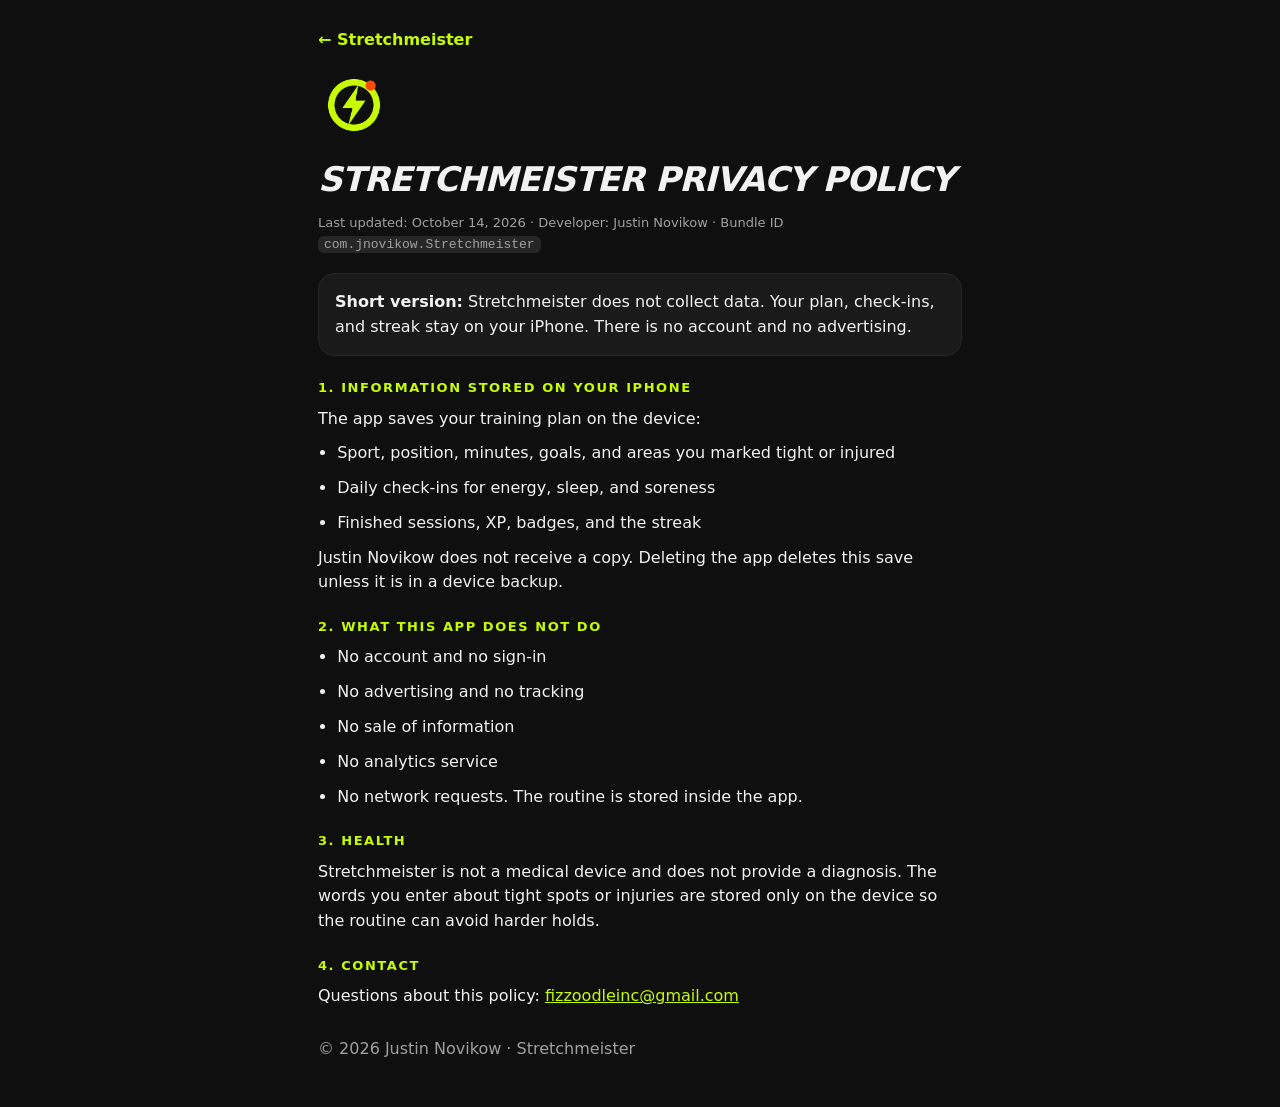
==== privacy.html @ 9f65bc1d "Publish Stretchmeister support and privacy pages." ====
<!DOCTYPE html>
<html lang="en">
<head>
  <meta charset="UTF-8" />
  <meta name="viewport" content="width=device-width, initial-scale=1, viewport-fit=cover" />
  <meta name="theme-color" content="#0f0f0f" />
  <title>Stretchmeister — Privacy Policy</title>
  <meta name="description" content="Stretchmeister privacy policy for com.jnovikow.Stretchmeister." />
  <link rel="icon" href="icon.png" type="image/png" />
  <link rel="stylesheet" href="styles.css" />
</head>
<body>
  <a class="back" href="index.html">← Stretchmeister</a>
  <img class="logo logo-sm" src="icon.png" width="72" height="72" alt="" />
  <h1>Stretchmeister Privacy Policy</h1>
  <p class="meta">Last updated: October 14, 2026 · Developer: Justin Novikow · Bundle ID <code>com.jnovikow.Stretchmeister</code></p>

  <div class="card">
    <p style="margin:0"><strong>Short version:</strong> Stretchmeister does not collect data. Your plan, check-ins, and streak stay on your iPhone. There is no account and no advertising.</p>
  </div>

  <h2>1. Information stored on your iPhone</h2>
  <p>The app saves your training plan on the device:</p>
  <ul>
    <li>Sport, position, minutes, goals, and areas you marked tight or injured</li>
    <li>Daily check-ins for energy, sleep, and soreness</li>
    <li>Finished sessions, XP, badges, and the streak</li>
  </ul>
  <p>Justin Novikow does not receive a copy. Deleting the app deletes this save unless it is in a device backup.</p>

  <h2>2. What this app does not do</h2>
  <ul>
    <li>No account and no sign-in</li>
    <li>No advertising and no tracking</li>
    <li>No sale of information</li>
    <li>No analytics service</li>
    <li>No network requests. The routine is stored inside the app.</li>
  </ul>

  <h2>3. Health</h2>
  <p>Stretchmeister is not a medical device and does not provide a diagnosis. The words you enter about tight spots or injuries are stored only on the device so the routine can avoid harder holds.</p>

  <h2>4. Contact</h2>
  <p>Questions about this policy: <a href="mailto:fizzoodleinc@gmail.com?subject=Stretchmeister%20Privacy">fizzoodleinc@gmail.com</a></p>
  <footer class="foot"><p>© 2026 Justin Novikow · Stretchmeister</p></footer>
</body>
</html>
---- styles.css ----
:root {
  --bg: #0f0f0f;
  --fg: #f2f2f2;
  --muted: #a0a0a0;
  --accent: #c8fc00;
  --card: #1a1a1a;
  --border: #262626;
}

* { box-sizing: border-box; margin: 0; padding: 0; }

body {
  font-family: "SF Pro Display", "Segoe UI", system-ui, -apple-system, sans-serif;
  background: var(--bg);
  color: var(--fg);
  line-height: 1.55;
  padding: 28px 18px calc(36px + env(safe-area-inset-bottom));
  max-width: 680px;
  margin: 0 auto;
}

.hero { text-align: center; margin-bottom: 22px; }
.logo { width: 120px; height: 120px; border-radius: 28px; margin-bottom: 12px; }
.logo-sm { width: 72px; height: 72px; border-radius: 18px; display: block; margin: 8px 0 12px; }
.eyebrow { letter-spacing: 0.14em; text-transform: uppercase; color: var(--accent); font-size: 12px; font-weight: 800; }
h1 { font-size: 34px; letter-spacing: -0.03em; margin: 4px 0 8px; font-style: italic; text-transform: uppercase; }
h2 { font-size: 13px; letter-spacing: 0.12em; text-transform: uppercase; color: var(--accent); margin: 22px 0 8px; }
.lede, .meta { color: var(--muted); }
.lede { font-size: 18px; }
.meta { font-size: 13px; margin-bottom: 18px; }
p, li { font-size: 16px; margin-bottom: 10px; }
ul { padding-left: 1.2em; margin-bottom: 8px; }
a { color: var(--accent); }
code { font-size: 13px; background: #262626; padding: 1px 6px; border-radius: 6px; }

.cards { display: grid; gap: 12px; }
.card, .link-card {
  background: var(--card);
  border: 1px solid var(--border);
  border-radius: 16px;
  padding: 16px;
}
.link-card { display: block; text-decoration: none; color: inherit; }
.link-card strong { display: block; font-size: 18px; margin: 2px 0; }
.card-kicker { color: var(--accent); font-size: 12px; font-weight: 800; letter-spacing: 0.04em; }
.card-desc { color: var(--muted); font-size: 14px; }
.back { display: inline-block; margin-bottom: 8px; font-weight: 700; text-decoration: none; }
.foot { margin-top: 28px; color: var(--muted); font-size: 13px; }
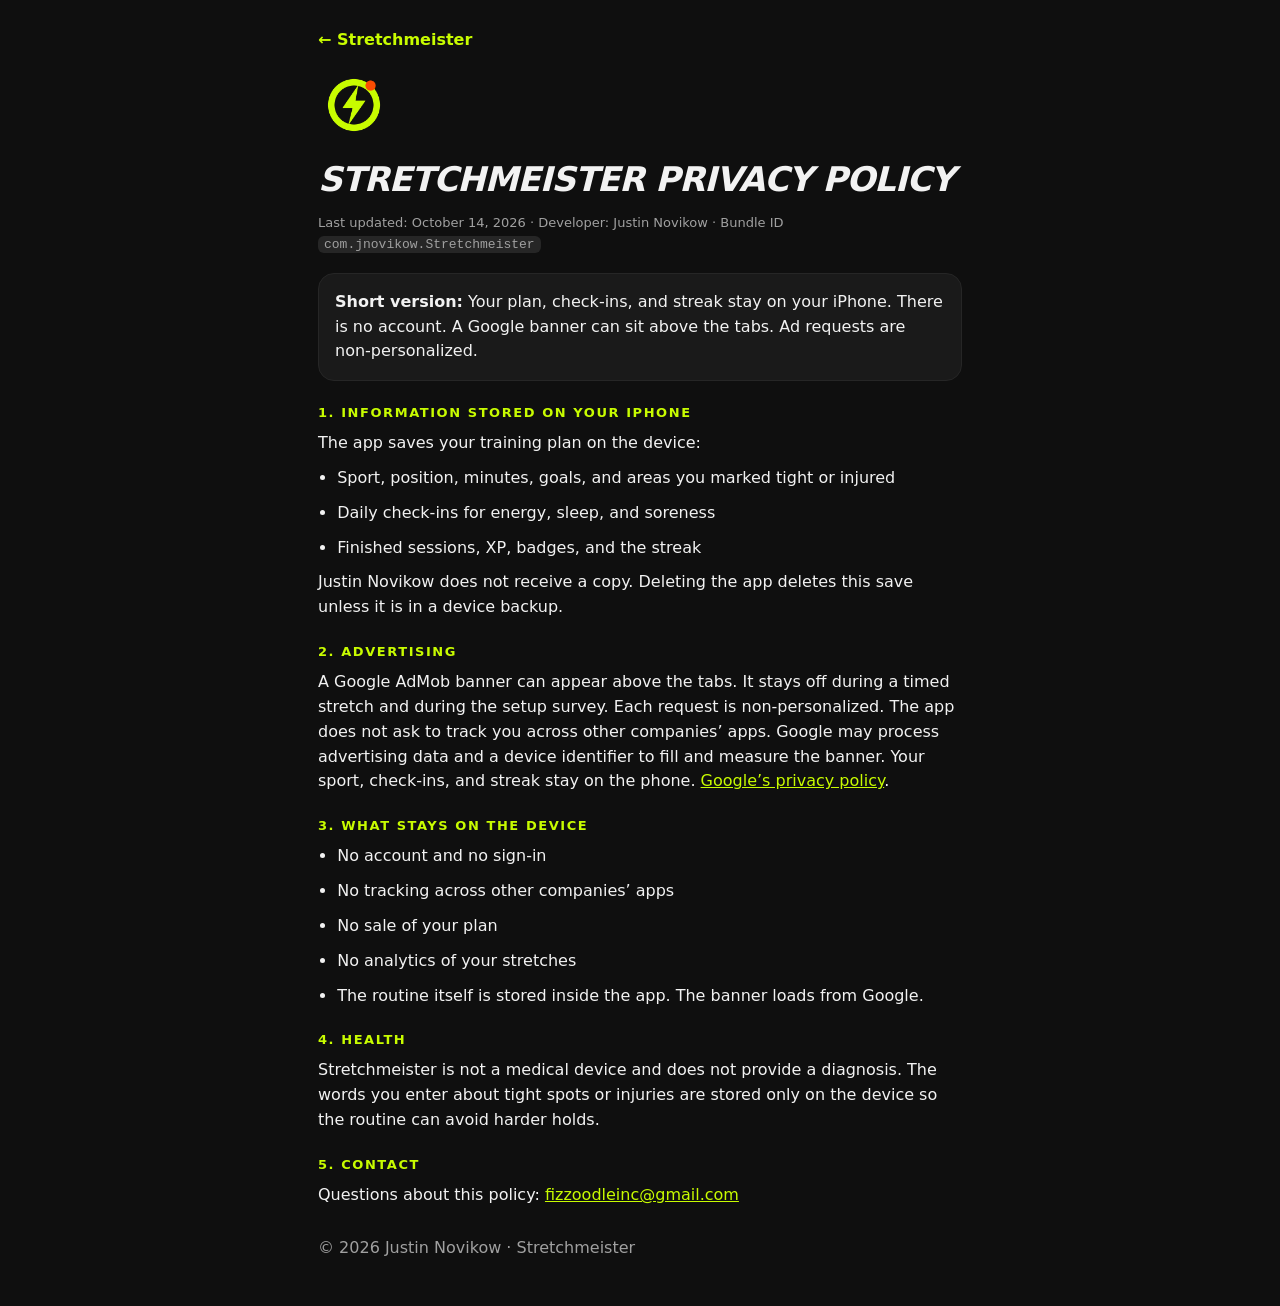
==== commit 0acca220: "Describe the Google banner in the Stretchmeister privacy pages." ====
--- a/privacy.html
+++ b/privacy.html
@@ -16,7 +16,7 @@
   <p class="meta">Last updated: October 14, 2026 · Developer: Justin Novikow · Bundle ID <code>com.jnovikow.Stretchmeister</code></p>
 
   <div class="card">
-    <p style="margin:0"><strong>Short version:</strong> Stretchmeister does not collect data. Your plan, check-ins, and streak stay on your iPhone. There is no account and no advertising.</p>
+    <p style="margin:0"><strong>Short version:</strong> Your plan, check-ins, and streak stay on your iPhone. There is no account. A Google banner can sit above the tabs. Ad requests are non-personalized.</p>
   </div>
 
   <h2>1. Information stored on your iPhone</h2>
@@ -28,19 +28,22 @@
   </ul>
   <p>Justin Novikow does not receive a copy. Deleting the app deletes this save unless it is in a device backup.</p>
 
-  <h2>2. What this app does not do</h2>
+  <h2>2. Advertising</h2>
+  <p>A Google AdMob banner can appear above the tabs. It stays off during a timed stretch and during the setup survey. Each request is non-personalized. The app does not ask to track you across other companies’ apps. Google may process advertising data and a device identifier to fill and measure the banner. Your sport, check-ins, and streak stay on the phone. <a href="https://policies.google.com/privacy">Google’s privacy policy</a>.</p>
+
+  <h2>3. What stays on the device</h2>
   <ul>
     <li>No account and no sign-in</li>
-    <li>No advertising and no tracking</li>
-    <li>No sale of information</li>
-    <li>No analytics service</li>
-    <li>No network requests. The routine is stored inside the app.</li>
+    <li>No tracking across other companies’ apps</li>
+    <li>No sale of your plan</li>
+    <li>No analytics of your stretches</li>
+    <li>The routine itself is stored inside the app. The banner loads from Google.</li>
   </ul>
 
-  <h2>3. Health</h2>
+  <h2>4. Health</h2>
   <p>Stretchmeister is not a medical device and does not provide a diagnosis. The words you enter about tight spots or injuries are stored only on the device so the routine can avoid harder holds.</p>
 
-  <h2>4. Contact</h2>
+  <h2>5. Contact</h2>
   <p>Questions about this policy: <a href="mailto:fizzoodleinc@gmail.com?subject=Stretchmeister%20Privacy">fizzoodleinc@gmail.com</a></p>
   <footer class="foot"><p>© 2026 Justin Novikow · Stretchmeister</p></footer>
 </body>
